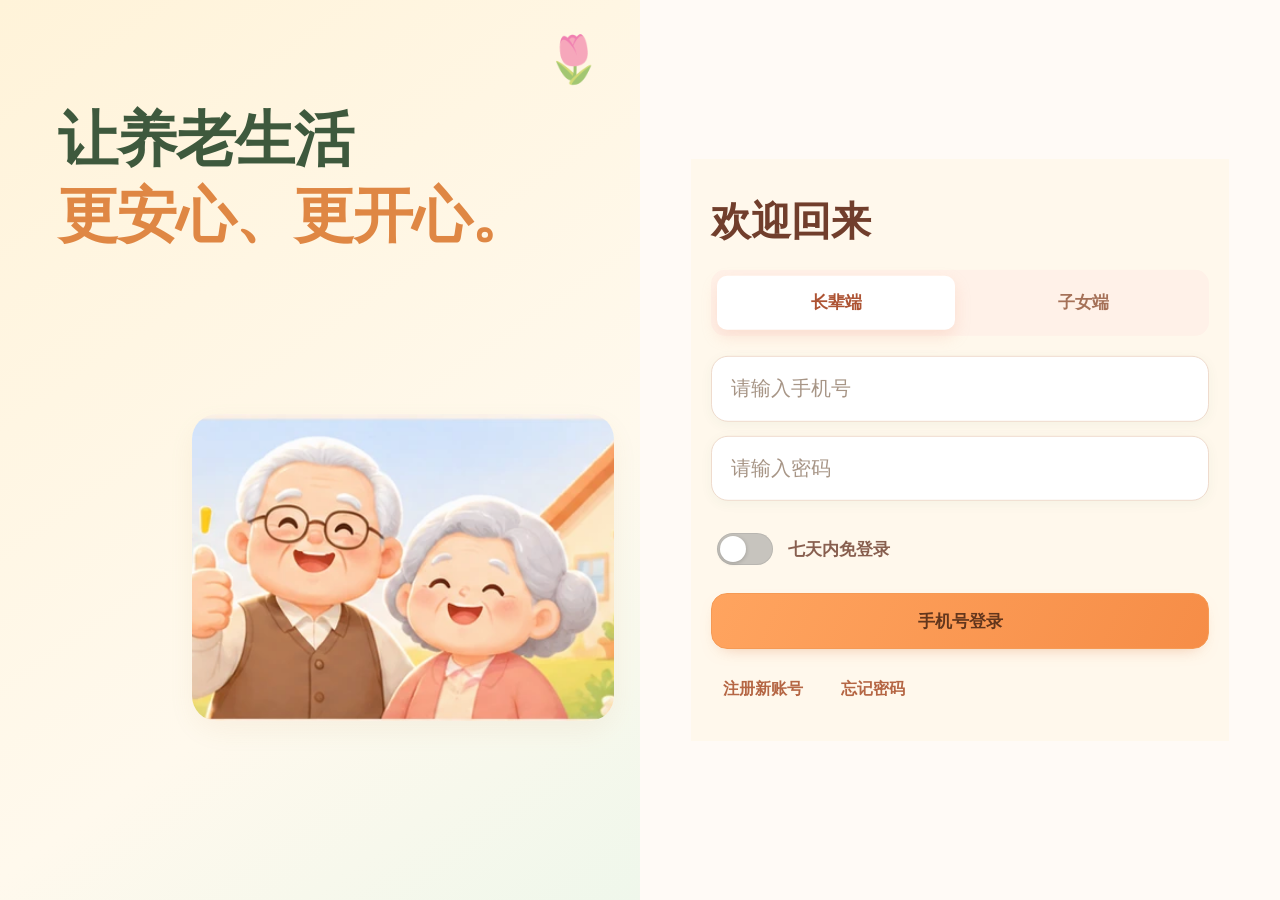
==== site/index.html @ 603b2fc8 "Fix stable media, live family messaging, news readers and responsive modules" ====
<!doctype html><html lang="zh-CN" data-font="normal"><head>
<meta charset="utf-8"><meta name="viewport" content="width=device-width,initial-scale=1,viewport-fit=cover"><meta name="color-scheme" content="light">
<meta name="theme-color" content="#fff7ef"><title>颐享智财 · 银发稳健理财管家</title>
<meta name="description" content="颐享智财，安心养老，智慧生活。提供智能问答、养老账本、理财识别、语音交互与家庭协同。">
<link rel="stylesheet" href="legacy.css?v=20261112-reliable"><link rel="stylesheet" href="theme.css?v=20261112-reliable"><link rel="stylesheet" href="premium.css?v=20261112-reliable"><link rel="stylesheet" href="cute.css?v=20261112-reliable"><link rel="stylesheet" href="refined.css?v=20261112-reliable"><link rel="stylesheet" href="sunny.css?v=20261112-reliable"><link rel="stylesheet" href="atelier.css?v=20261112-reliable"><link rel="stylesheet" href="wp-polish.css?v=20261112-reliable"><link rel="stylesheet" href="mini-parity.css?v=20261112-reliable"><link rel="stylesheet" href="patterns.css?v=20261112-reliable"><link rel="stylesheet" href="flow-layout.css?v=20261112-reliable"><link rel="stylesheet" href="reliability.css?v=20261112-reliable">
</head><body>
<div class="premium-ambient" aria-hidden="true"><div class="ambient-mesh"></div><div class="ambient-glow glow-a"></div><div class="ambient-glow glow-b"></div></div>
<div id="nav-scrim" class="nav-scrim"></div>
<div class="site-layout">
  <aside class="side-nav" id="side-nav">
    <div class="identity" id="logo-click" role="button" tabindex="0" aria-label="颐享智财返回首页"><div class="identity-logo"><svg width="30" height="30" viewBox="0 0 36 36" fill="none" aria-hidden="true"><path d="M18 3C9.7 3 3 9.7 3 18s6.7 15 15 15 15-6.7 15-15S26.3 3 18 3Z" stroke="currentColor" stroke-width="1.5"/><path d="M10 24c4-1 6-4 8-12 2 8 4 11 8 12M12 16c3 2 9 2 12 0" stroke="currentColor" stroke-width="2" stroke-linecap="round"/></svg></div><div><strong>颐享智财</strong></div></div>
    <div class="side-deco"><img class="cute-side-mascot" src="assets/cute/mascot.webp" alt="" aria-hidden="true"></div>
    <label class="nav-search"><span>⌕</span><input id="site-search" type="search" placeholder="搜索功能" aria-label="搜索功能"></label>
    <nav id="main-nav" class="nav-list" aria-label="全部功能导航"></nav>

  </aside>
  <div class="content-column">
    <header class="top-head" id="top-head">
      <div class="top-left"><button class="hamburger" id="nav-mobile-toggle" aria-label="打开导航"><span></span><span></span><span></span></button><div><div class="breadcrumbs">颐享智财 <span> / </span> <strong id="page-subtitle">欢迎回来</strong></div></div></div>
      <div class="top-actions"><button id="font-change" class="circle-tool" title="切换全局字体大小" aria-label="字体大小">A<span>+</span></button><button id="roleswitch" class="role-pill"><span>◉</span><span id="role-label">长辈安心端</span></button><button id="logout-top" class="circle-tool exit-tool" title="退出登录">⇥</button></div>
    </header>
    <div id="login-chrome" class="login-chrome"><div class="login-art"><div class="login-graphic"><img src="assets/cute/elderly.webp" alt="卡通爷爷奶奶微笑相伴"></div><h1>让养老生活<br><em>更安心、更开心。</em></h1></div></div>
    <main class="main-scroll" id="main-scroll"><div class="page-frame"><div id="yx-render" class="yx-page" aria-live="polite"></div></div></main>
    <nav class="mobile-nav" id="mobile-nav" aria-label="手机端快速导航"></nav>
  </div>
</div>
<div id="toast" role="status"></div>
<div id="loading-overlay" class="hidden" role="status"><div class="loader"></div><span>正在处理</span></div>
<div id="dialog-overlay" class="modal-cover hidden" role="dialog" aria-modal="true"><section class="dialog-box"><span class="dialog-glow">✦</span><h3 id="dialog-title">提示</h3><p id="dialog-desc"></p><div class="dialog-actions"><button id="dialog-cancel">取消</button><button id="dialog-okay">确定</button></div></section></div>
<div id="action-sheet" class="action-sheet hidden"></div><span id="error-indicator" hidden></span>
<script src="release.js?v=20261112-reliable"></script><script src="modules.js?v=20261112-reliable"></script><script src="templates.js?v=20261112-reliable"></script><script src="vendor/hls.light.min.js?v=20261112-reliable"></script><script src="media.js?v=20261112-reliable"></script><script src="maps.js?v=20261112-reliable"></script><script src="dom-patch.js?v=20261112-reliable"></script><script src="compat.js?v=20261112-reliable"></script><script src="premium.js?v=20261112-reliable"></script><script src="cute.js?v=20261112-reliable"></script><script src="refined.js?v=20261112-reliable"></script><script src="sunny.js?v=20261112-reliable"></script><script src="patterns.js?v=20261112-reliable"></script><script src="motion.js?v=20261112-reliable"></script><script src="flow-layout.js?v=20261112-reliable"></script><script src="family-sync.js?v=20261112-reliable"></script><script src="module-art.js?v=20261112-reliable"></script>
</body></html>
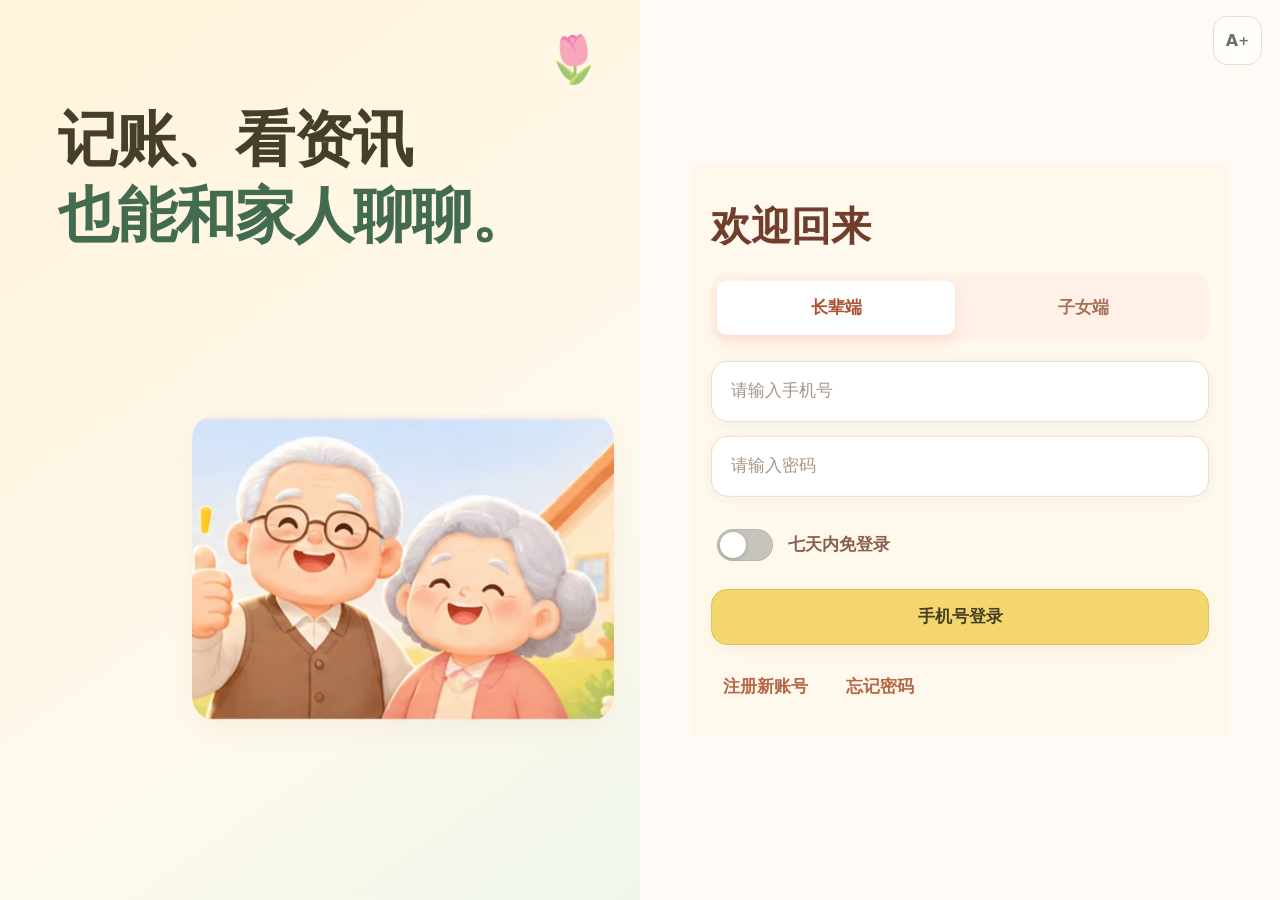
==== commit e2fff001: "Refine responsive layouts, original Xiaoxiang branding and natural copy" ====
--- a/site/index.html
+++ b/site/index.html
@@ -2,14 +2,14 @@
 <meta charset="utf-8"><meta name="viewport" content="width=device-width,initial-scale=1,viewport-fit=cover"><meta name="color-scheme" content="light">
 <meta name="theme-color" content="#fff7ef"><title>颐享智财 · 银发稳健理财管家</title>
 <meta name="description" content="颐享智财，安心养老，智慧生活。提供智能问答、养老账本、理财识别、语音交互与家庭协同。">
-<link rel="stylesheet" href="legacy.css?v=20261112-reliable"><link rel="stylesheet" href="theme.css?v=20261112-reliable"><link rel="stylesheet" href="premium.css?v=20261112-reliable"><link rel="stylesheet" href="cute.css?v=20261112-reliable"><link rel="stylesheet" href="refined.css?v=20261112-reliable"><link rel="stylesheet" href="sunny.css?v=20261112-reliable"><link rel="stylesheet" href="atelier.css?v=20261112-reliable"><link rel="stylesheet" href="wp-polish.css?v=20261112-reliable"><link rel="stylesheet" href="mini-parity.css?v=20261112-reliable"><link rel="stylesheet" href="patterns.css?v=20261112-reliable"><link rel="stylesheet" href="flow-layout.css?v=20261112-reliable"><link rel="stylesheet" href="reliability.css?v=20261112-reliable">
+<link rel="stylesheet" href="legacy.css?v=20261112-responsive-r2"><link rel="stylesheet" href="theme.css?v=20261112-responsive-r2"><link rel="stylesheet" href="premium.css?v=20261112-responsive-r2"><link rel="stylesheet" href="cute.css?v=20261112-responsive-r2"><link rel="stylesheet" href="refined.css?v=20261112-responsive-r2"><link rel="stylesheet" href="sunny.css?v=20261112-responsive-r2"><link rel="stylesheet" href="atelier.css?v=20261112-responsive-r2"><link rel="stylesheet" href="wp-polish.css?v=20261112-responsive-r2"><link rel="stylesheet" href="mini-parity.css?v=20261112-responsive-r2"><link rel="stylesheet" href="patterns.css?v=20261112-responsive-r2"><link rel="stylesheet" href="flow-layout.css?v=20261112-responsive-r2"><link rel="stylesheet" href="reliability.css?v=20261112-responsive-r2">
 </head><body>
 <div class="premium-ambient" aria-hidden="true"><div class="ambient-mesh"></div><div class="ambient-glow glow-a"></div><div class="ambient-glow glow-b"></div></div>
 <div id="nav-scrim" class="nav-scrim"></div>
 <div class="site-layout">
   <aside class="side-nav" id="side-nav">
     <div class="identity" id="logo-click" role="button" tabindex="0" aria-label="颐享智财返回首页"><div class="identity-logo"><svg width="30" height="30" viewBox="0 0 36 36" fill="none" aria-hidden="true"><path d="M18 3C9.7 3 3 9.7 3 18s6.7 15 15 15 15-6.7 15-15S26.3 3 18 3Z" stroke="currentColor" stroke-width="1.5"/><path d="M10 24c4-1 6-4 8-12 2 8 4 11 8 12M12 16c3 2 9 2 12 0" stroke="currentColor" stroke-width="2" stroke-linecap="round"/></svg></div><div><strong>颐享智财</strong></div></div>
-    <div class="side-deco"><img class="cute-side-mascot" src="assets/cute/mascot.webp" alt="" aria-hidden="true"></div>
+    <div class="side-deco"><img class="cute-side-mascot" src="assets/brand/xiaoxiang-original.png" alt="" aria-hidden="true"></div>
     <label class="nav-search"><span>⌕</span><input id="site-search" type="search" placeholder="搜索功能" aria-label="搜索功能"></label>
     <nav id="main-nav" class="nav-list" aria-label="全部功能导航"></nav>
 
@@ -19,7 +19,7 @@
       <div class="top-left"><button class="hamburger" id="nav-mobile-toggle" aria-label="打开导航"><span></span><span></span><span></span></button><div><div class="breadcrumbs">颐享智财 <span> / </span> <strong id="page-subtitle">欢迎回来</strong></div></div></div>
       <div class="top-actions"><button id="font-change" class="circle-tool" title="切换全局字体大小" aria-label="字体大小">A<span>+</span></button><button id="roleswitch" class="role-pill"><span>◉</span><span id="role-label">长辈安心端</span></button><button id="logout-top" class="circle-tool exit-tool" title="退出登录">⇥</button></div>
     </header>
-    <div id="login-chrome" class="login-chrome"><div class="login-art"><div class="login-graphic"><img src="assets/cute/elderly.webp" alt="卡通爷爷奶奶微笑相伴"></div><h1>让养老生活<br><em>更安心、更开心。</em></h1></div></div>
+    <div id="login-chrome" class="login-chrome"><div class="login-art"><div class="login-graphic"><img src="assets/cute/elderly.webp" alt="卡通爷爷奶奶微笑相伴"></div><h1>记账、看资讯<br><em>也能和家人聊聊。</em></h1></div></div>
     <main class="main-scroll" id="main-scroll"><div class="page-frame"><div id="yx-render" class="yx-page" aria-live="polite"></div></div></main>
     <nav class="mobile-nav" id="mobile-nav" aria-label="手机端快速导航"></nav>
   </div>
@@ -28,5 +28,5 @@
 <div id="loading-overlay" class="hidden" role="status"><div class="loader"></div><span>正在处理</span></div>
 <div id="dialog-overlay" class="modal-cover hidden" role="dialog" aria-modal="true"><section class="dialog-box"><span class="dialog-glow">✦</span><h3 id="dialog-title">提示</h3><p id="dialog-desc"></p><div class="dialog-actions"><button id="dialog-cancel">取消</button><button id="dialog-okay">确定</button></div></section></div>
 <div id="action-sheet" class="action-sheet hidden"></div><span id="error-indicator" hidden></span>
-<script src="release.js?v=20261112-reliable"></script><script src="modules.js?v=20261112-reliable"></script><script src="templates.js?v=20261112-reliable"></script><script src="vendor/hls.light.min.js?v=20261112-reliable"></script><script src="media.js?v=20261112-reliable"></script><script src="maps.js?v=20261112-reliable"></script><script src="dom-patch.js?v=20261112-reliable"></script><script src="compat.js?v=20261112-reliable"></script><script src="premium.js?v=20261112-reliable"></script><script src="cute.js?v=20261112-reliable"></script><script src="refined.js?v=20261112-reliable"></script><script src="sunny.js?v=20261112-reliable"></script><script src="patterns.js?v=20261112-reliable"></script><script src="motion.js?v=20261112-reliable"></script><script src="flow-layout.js?v=20261112-reliable"></script><script src="family-sync.js?v=20261112-reliable"></script><script src="module-art.js?v=20261112-reliable"></script>
+<script src="release.js?v=20261112-responsive-r2"></script><script src="modules.js?v=20261112-responsive-r2"></script><script src="templates.js?v=20261112-responsive-r2"></script><script src="vendor/hls.light.min.js?v=20261112-responsive-r2"></script><script src="media.js?v=20261112-responsive-r2"></script><script src="maps.js?v=20261112-responsive-r2"></script><script src="dom-patch.js?v=20261112-responsive-r2"></script><script src="compat.js?v=20261112-responsive-r2"></script><script src="premium.js?v=20261112-responsive-r2"></script><script src="cute.js?v=20261112-responsive-r2"></script><script src="refined.js?v=20261112-responsive-r2"></script><script src="sunny.js?v=20261112-responsive-r2"></script><script src="patterns.js?v=20261112-responsive-r2"></script><script src="motion.js?v=20261112-responsive-r2"></script><script src="flow-layout.js?v=20261112-responsive-r2"></script><script src="family-sync.js?v=20261112-responsive-r2"></script><script src="module-art.js?v=20261112-responsive-r2"></script>
 </body></html>
--- a/site/flow-layout.css
+++ b/site/flow-layout.css
@@ -41,7 +41,7 @@
 .flow-shortcut:nth-child(2){background:#edf3e4!important;border-color:#dfe7d1!important;color:#697c4f!important}.flow-shortcut:nth-child(3){background:#ffede1!important;border-color:#efdbcb!important;color:#a77753!important}
 .flow-shortcut svg{width:57px;height:57px;flex:none;pointer-events:none}.flow-shortcut::after{content:'↗';margin-left:auto;opacity:.5;font-size:23px}
 .assistant-starters{position:relative;display:grid;grid-template-columns:repeat(2,minmax(0,1fr));gap:12px;margin:25px 0 8px 60px;max-width:720px;padding-top:105px}
-.assistant-starters::before{content:'';position:absolute;right:12px;top:3px;width:120px;height:98px;background:url('assets/cute/mascot.webp') no-repeat center/contain;pointer-events:none;opacity:.85}
+.assistant-starters::before{content:'';position:absolute;right:12px;top:3px;width:120px;height:98px;background:url('assets/brand/xiaoxiang-original.png') no-repeat center/contain;pointer-events:none;opacity:.85}
 .assistant-starters button{border:1px solid #e5ddc8!important;border-radius:16px!important;background:#fffaf0!important;padding:17px!important;min-height:64px!important;color:#907046!important;font-size:17px!important;text-align:left;font-weight:600}
 .assistant-starters button:nth-child(even){background:#edf3e4!important;border-color:#dce5d0!important;color:#687a4d!important}
 @media(max-width:860px){#yx-render[data-route="pages/assistant/assistant"] .assistant-layer{height:calc(100dvh - 190px)!important;min-height:350px!important}.is-auth .page-frame:has(.register-page){padding-top:18px!important}.flow-shortcuts{gap:11px}.flow-shortcut{padding:15px!important;gap:11px;font-size:16px!important}.flow-shortcut svg{width:43px;height:43px}}
@@ -53,4 +53,4 @@
 #yx-render[data-route="pages/assistant/assistant"] .assistant-page .chat-scroll.yx-scroll{max-height:none!important;min-height:0!important;height:100%!important;margin:0!important}.assistant-starters{padding-top:24px!important;margin-top:20px!important}.assistant-starters::before{display:none}
 
 #yx-render[data-route="pages/assistant/assistant"] .msg-text{white-space:normal!important}#yx-render[data-route="pages/assistant/assistant"] .msg-text>span{font-size:inherit!important;line-height:inherit!important;white-space:pre-wrap!important}
-.lesson-video-toolbar .lesson-source-button,.lesson-video-toolbar .lesson-picker-open{flex:0 0 auto!important;width:auto!important;max-width:100%!important;background:#fff3df!important;color:#9b6633!important;border:1px solid #e7cfa7!important;box-shadow:none!important}.lesson-video-toolbar .lesson-current-title{order:0;flex:1 1 240px!important}.lesson-video-toolbar .lesson-source-button{order:1}.lesson-video-toolbar .lesson-picker-open{order:2}#yx-render[data-route="pages/assistant/assistant"] .chat-scroll::after{content:"";position:absolute;right:28px;bottom:26px;width:150px;height:150px;background:url("assets/cute/mascot.webp") no-repeat center/contain;opacity:.12;pointer-events:none}
+.lesson-video-toolbar .lesson-source-button,.lesson-video-toolbar .lesson-picker-open{flex:0 0 auto!important;width:auto!important;max-width:100%!important;background:#fff3df!important;color:#9b6633!important;border:1px solid #e7cfa7!important;box-shadow:none!important}.lesson-video-toolbar .lesson-current-title{order:0;flex:1 1 240px!important}.lesson-video-toolbar .lesson-source-button{order:1}.lesson-video-toolbar .lesson-picker-open{order:2}#yx-render[data-route="pages/assistant/assistant"] .chat-scroll::after{content:"";position:absolute;right:28px;bottom:26px;width:150px;height:150px;background:url("assets/brand/xiaoxiang-original.png") no-repeat center/contain;opacity:.12;pointer-events:none}
--- a/site/reliability.css
+++ b/site/reliability.css
@@ -20,3 +20,43 @@
 #yx-render[data-route="pages/nearby/nearby"] .yx-map-controls{left:14px!important;right:auto!important;top:14px!important}
 
 #yx-render[data-route="pages/profile/profile"] .top-card{width:100%!important;max-width:none!important;min-width:0!important;box-sizing:border-box!important;justify-self:stretch!important}#yx-render[data-route="pages/profile/profile"] .risk-row{grid-template-columns:130px minmax(0,1fr)!important}.risk-score .score{white-space:nowrap}@media(max-width:650px){#yx-render[data-route="pages/profile/profile"] .risk-row{grid-template-columns:112px minmax(0,1fr)!important}.risk-score .score{font-size:24px!important}}
+/* Responsive follow-up: flow layout, reserved art columns and original brand colours. */
+:root{--yx-text-scale:1;--ink:#443e2b;--ink-soft:#68634d;--sub:#7e785f;--cream:#fffaf0;--paper:#fffefa;--line:#e5dfcd;--orange:#f4d66f;--orange-dark:#d6b54e;--mint:#e5eddc;--mint-dark:#426b50;--wp-ink:#443e2b;--wp-sub:#746e58;--wp-orange:#e4bb4d;--wp-yellow:#f4d66f;--wp-green:#91ac82;--font-s:1.15}
+:root[data-font=large]{--yx-text-scale:1.15;--font-s:1.30}:root[data-font=xlarge]{--yx-text-scale:1.30;--font-s:1.46}
+html,body,.site-layout{background:#fffaf0!important;color:#443e2b!important}.content-column{background:linear-gradient(130deg,#fffaf0,#fffcf5)!important}.side-nav,.top-head{background:#fffdf7!important;border-color:#e9e2d2!important}.identity strong,.identity-logo,.role-pill,.breadcrumbs strong{color:#426b50!important}.side-deco{background:#fff3cf!important}.side-nav .nav-item.active{background:#edf1e3!important;color:#426b50!important;border-left-color:#9fb690!important}.side-nav .nav-item:hover{background:#f5f3e5!important;color:#426b50!important}.side-nav .nav-item .nav-icon{color:#769873!important}
+#yx-render :is(.btn-primary,.action-btn,.go-btn,.login-btn,.success-enter,.position-save,.save-btn,.send-btn-v2,.edit-confirm,.panel-btn-confirm){background:#f4d66f!important;border-color:#e6c660!important;color:#463e23!important;box-shadow:0 5px 15px #a9985b13!important}#yx-render :is(.btn-primary,.action-btn,.go-btn,.login-btn):hover{background:#edcd61!important;color:#443c23!important}.login-art h1{color:#463f2a!important}.login-art h1 em{color:#426b50!important}.mobile-nav button.active{background:#fff3cf!important;color:#426b50!important}.role-pill{background:#eef1e3!important}.top-actions :is(button,.circle-tool){border-color:#e7dfc9!important}
+#yx-render :is(button,input,textarea,select){font-size:calc(17px * var(--yx-text-scale))!important;line-height:1.5!important}#yx-render :is(.register-subtitle,.register-avatar-tip,.nick-hint,.dialog-sub){font-size:calc(16px * var(--yx-text-scale))!important;line-height:1.7!important}.top-head .circle-tool{flex-shrink:0}.identity-logo img{object-fit:contain!important;border-radius:12px}.side-deco .cute-side-mascot{position:relative!important;inset:auto!important;width:116px!important;height:116px!important;object-fit:contain!important;margin:0 auto!important;display:block!important}.side-deco{display:grid!important;place-items:center!important;padding:14px!important;min-height:140px!important}
+#yx-render .module-welcome{display:grid!important;grid-template-columns:minmax(0,1fr) clamp(84px,22%,150px)!important;gap:20px!important;min-height:150px!important;height:auto!important;padding:22px 26px!important;margin-bottom:20px!important;background:linear-gradient(105deg,#fff2cd,#fff9e9)!important;border-color:#e7dcb8!important;align-items:center!important;overflow:visible!important}
+#yx-render .module-welcome>div{width:100%!important;min-width:0!important;max-width:none!important}#yx-render .module-welcome span{display:none!important}#yx-render .module-welcome h2{font-size:calc(24px * var(--yx-text-scale))!important;line-height:1.55!important;overflow-wrap:anywhere!important;color:#4e482f!important;margin:0!important}#yx-render .module-welcome>img{position:static!important;inset:auto!important;display:block!important;width:100%!important;height:auto!important;max-height:148px!important;max-width:150px!important;object-fit:contain!important;aspect-ratio:1.08!important;justify-self:end!important;align-self:center!important;transform:none!important}
+#yx-render :is(.module-welcome-health,.module-welcome-family){background:linear-gradient(105deg,#eef2e2,#fff9e9)!important;border-color:#e0e4ce!important}
+#yx-render[data-route="pages/family-group-chat/family-group-chat"] .group-page,#yx-render[data-route="pages/family-messages/family-messages"] .msg-page{position:relative!important;width:100%!important;max-width:none!important;height:auto!important;min-height:0!important;overflow:visible!important;background:transparent!important;display:flex!important;flex-direction:column!important;gap:14px!important}
+#yx-render :is(.group-bg,.msg-bg){display:none!important}#yx-render[data-route="pages/family-group-chat/family-group-chat"]>.group-page>.back-btn{position:relative!important;inset:auto!important;transform:none!important;margin:0!important;flex:none!important;align-self:flex-start!important;width:46px!important;height:46px!important;min-height:46px!important;line-height:1!important;display:flex;align-items:center;justify-content:center}
+#yx-render[data-route="pages/family-group-chat/family-group-chat"] .module-welcome{margin-bottom:0!important;min-height:122px!important;padding:16px 24px!important;grid-template-columns:minmax(0,1fr) clamp(84px,18%,126px)!important}#yx-render[data-route="pages/family-group-chat/family-group-chat"] .module-welcome>img{max-height:112px!important}
+#yx-render[data-route="pages/family-group-chat/family-group-chat"] .group-layer{position:relative!important;inset:auto!important;display:flex!important;flex-direction:column!important;gap:14px!important;width:100%!important;max-width:none!important;height:auto!important;min-height:0!important;padding:20px!important;box-sizing:border-box!important;border:1px solid #e7e1d0!important;background:#fffefa!important}
+#yx-render[data-route="pages/family-group-chat/family-group-chat"] .group-head{display:none!important}#yx-render[data-route="pages/family-group-chat/family-group-chat"] .top-tool-row{display:flex!important;justify-content:flex-end!important;flex-wrap:wrap!important;gap:10px!important;margin:0!important;min-height:46px!important}#yx-render[data-route="pages/family-group-chat/family-group-chat"] .top-tool-btn{width:auto!important;min-width:108px!important;min-height:46px!important;height:auto!important;padding:10px 18px!important;margin:0!important;background:#f5efdb!important;color:#665a32!important;border:1px solid #e8ddbb!important;border-radius:15px!important}
+#yx-render[data-route="pages/family-group-chat/family-group-chat"] .group-list.yx-scroll{position:relative!important;inset:auto!important;display:block!important;width:100%!important;height:clamp(180px,calc(100dvh - 440px),540px)!important;min-height:180px!important;max-height:540px!important;overflow-y:auto!important;overflow-x:hidden!important;margin:0!important;padding:18px!important;scrollbar-gutter:stable;background:#f5f7ef!important;border:1px solid #e6eadb!important;border-radius:18px!important;overscroll-behavior:contain}
+#yx-render[data-route="pages/family-group-chat/family-group-chat"] :is(.chat-bubble,.empty-card,.history-content){font-size:calc(18px * var(--yx-text-scale))!important;line-height:1.75!important;overflow-wrap:anywhere!important;word-break:break-word!important}#yx-render[data-route="pages/family-group-chat/family-group-chat"] .chat-main{min-width:0!important;max-width:calc(100% - 58px)!important}#yx-render[data-route="pages/family-group-chat/family-group-chat"] .chat-bubble span{font-size:inherit!important}.group-list .chat-row{max-width:100%!important}.group-list .chat-image{max-width:100%!important;height:auto!important;max-height:280px!important;object-fit:contain!important}
+#yx-render[data-route="pages/family-group-chat/family-group-chat"] .group-input-bar{position:sticky!important;inset:auto!important;bottom:10px!important;left:auto!important;right:auto!important;display:flex!important;gap:10px!important;width:100%!important;height:auto!important;min-height:72px!important;max-width:none!important;margin:0!important;padding:12px!important;z-index:5!important;flex:none!important;box-sizing:border-box!important;border:1px solid #e5dfcd!important;background:#fffefa!important;border-radius:20px!important}
+#yx-render[data-route="pages/family-group-chat/family-group-chat"] .mode-switch-btn{width:46px!important;min-width:46px!important;height:46px!important;flex:0 0 46px!important;margin:0!important;display:flex!important;align-items:center;justify-content:center;background:#fff3cf!important;border-radius:14px!important}#yx-render[data-route="pages/family-group-chat/family-group-chat"] .mode-switch-icon{font-size:20px!important}
+#yx-render[data-route="pages/family-group-chat/family-group-chat"] .input-box-v2{width:auto!important;flex:1 1 0!important;height:auto!important;min-height:48px!important;min-width:0!important;background:#fff!important}#yx-render[data-route="pages/family-group-chat/family-group-chat"] .ask-input-v2{font-size:calc(17px * var(--yx-text-scale))!important;min-height:48px!important;height:auto!important;padding:10px 36px 10px 14px!important;width:100%!important;line-height:1.5!important}#yx-render[data-route="pages/family-group-chat/family-group-chat"] .send-btn-v2{width:46px!important;min-width:46px!important;height:46px!important;flex:0 0 46px!important;margin:0!important}#yx-render[data-route="pages/family-group-chat/family-group-chat"] .hold-speak-btn{width:auto!important;min-width:0!important;min-height:48px!important;height:auto!important;flex:1 1 0!important;margin:0!important;padding:10px!important;background:#fff2c9!important;color:#5a4b29!important}#yx-render .hold-speak-text{font-size:calc(18px * var(--yx-text-scale))!important;color:#66532a!important}
+body:has(#yx-render[data-route="pages/family-group-chat/family-group-chat"]) .voice-fab,body:has(#yx-render[data-route="pages/family-messages/family-messages"]) .voice-fab{display:none!important}
+#yx-render[data-route="pages/family-messages/family-messages"] .message-overlay{position:static!important;inset:auto!important;width:100%!important;height:auto!important;min-height:0!important;background:none!important;padding:0!important;display:block!important}
+#yx-render[data-route="pages/family-messages/family-messages"] .message-dialog{position:relative!important;inset:auto!important;transform:none!important;width:100%!important;max-width:none!important;height:auto!important;max-height:none!important;margin:0!important;padding:26px!important;display:grid!important;grid-template-columns:minmax(0,.95fr) minmax(0,1.05fr)!important;gap:16px 24px!important;border:1px solid #e7e0cd!important;background:#fffefa!important}
+#yx-render[data-route="pages/family-messages/family-messages"] .message-dialog>*{grid-column:1;min-width:0!important}#yx-render[data-route="pages/family-messages/family-messages"] .dialog-close{position:absolute!important;right:18px!important;top:18px!important;left:auto!important;min-height:42px!important;width:42px!important;height:42px!important;margin:0!important;z-index:3!important}#yx-render[data-route="pages/family-messages/family-messages"] .dialog-title{font-size:calc(26px * var(--yx-text-scale))!important;margin:0!important;line-height:1.5!important}#yx-render[data-route="pages/family-messages/family-messages"] .dialog-sub{margin:0!important;padding:0!important}.message-textarea{width:100%!important;min-height:140px!important;height:150px!important;max-height:260px!important;margin:0!important;resize:vertical!important}
+#yx-render[data-route="pages/family-messages/family-messages"] .compact-history.yx-scroll{grid-column:2!important;grid-row:1 / span 8!important;position:relative!important;inset:auto!important;width:100%!important;height:clamp(320px,calc(100dvh - 350px),580px)!important;max-height:580px!important;overflow-y:auto!important;overflow-x:hidden!important;margin:0!important;padding:22px 18px!important;background:#f5f7ef!important;border:1px solid #e5e9dc!important;border-radius:18px!important}.message-tools,.dialog-actions{flex-wrap:wrap!important;gap:12px!important}.message-tools button,.dialog-actions button{min-width:0!important;overflow-wrap:anywhere!important}.history-content,.history-voice{font-size:calc(17px * var(--yx-text-scale))!important;overflow-wrap:anywhere!important;line-height:1.7!important}
+@media(max-width:1000px){#yx-render[data-route="pages/family-messages/family-messages"] .message-dialog{grid-template-columns:minmax(0,1fr)!important}#yx-render[data-route="pages/family-messages/family-messages"] .compact-history.yx-scroll{grid-column:1!important;grid-row:auto!important;height:280px!important;max-height:50dvh!important}}
+@media(max-width:650px){#yx-render .module-welcome{grid-template-columns:minmax(0,1fr) clamp(76px,27%,112px)!important;padding:18px!important;gap:12px!important;min-height:130px!important;border-radius:22px!important}#yx-render .module-welcome h2{font-size:calc(20px * var(--yx-text-scale))!important}#yx-render .module-welcome>img{max-height:112px!important}#yx-render[data-route="pages/family-group-chat/family-group-chat"] .module-welcome{padding:16px!important;min-height:112px!important;grid-template-columns:minmax(0,1fr) 96px!important}#yx-render[data-route="pages/family-group-chat/family-group-chat"] .group-layer{padding:12px!important;gap:10px!important}#yx-render[data-route="pages/family-group-chat/family-group-chat"] .group-list.yx-scroll{padding:12px!important;height:clamp(180px,calc(100dvh - 410px),420px)!important}#yx-render[data-route="pages/family-group-chat/family-group-chat"] .group-input-bar{padding:9px!important;gap:7px!important;bottom:7px!important;min-height:66px!important}#yx-render[data-route="pages/family-group-chat/family-group-chat"] .mode-switch-btn,#yx-render[data-route="pages/family-group-chat/family-group-chat"] .send-btn-v2{width:39px!important;min-width:39px!important;flex-basis:39px!important;height:44px!important}#yx-render[data-route="pages/family-messages/family-messages"] .message-dialog{padding:20px!important;gap:14px!important}.message-dialog .dialog-title{padding-right:42px!important}}
+#yx-render[data-route="pages/nearby/nearby"] .category-scroll.yx-scroll{display:flex!important;flex-wrap:wrap!important;gap:10px!important;white-space:normal!important;width:100%!important;max-width:100%!important;overflow:visible!important;height:auto!important;min-width:0!important;padding:0!important}#yx-render[data-route="pages/nearby/nearby"] .category-chip{flex:0 1 auto!important;min-width:0!important;max-width:100%!important;margin:0!important;white-space:normal!important;overflow-wrap:anywhere!important;font-size:calc(17px * var(--yx-text-scale))!important;padding:10px 15px!important}
+.side-nav .nav-item{font-size:calc(16px * var(--yx-text-scale))!important}.mobile-nav button small{font-size:calc(11.5px * var(--yx-text-scale))!important;line-height:1.35!important}.top-left{min-width:0!important;flex:1!important}.top-left>div{min-width:0!important}.breadcrumbs strong{display:block;max-width:100%;overflow:hidden;text-overflow:ellipsis;white-space:nowrap}.top-actions{flex-shrink:0!important}#yx-render[data-route="pages/profile/profile"] .nick-input{font-size:calc(26px * var(--yx-text-scale))!important}#yx-render[data-route="pages/profile/profile"] .nick-hint{font-size:calc(16px * var(--yx-text-scale))!important}
+.is-auth .top-head.auth-head{position:fixed!important;top:16px!important;right:18px!important;left:auto!important;bottom:auto!important;display:flex!important;width:auto!important;height:auto!important;min-height:0!important;padding:0!important;background:transparent!important;border:0!important;backdrop-filter:none!important;z-index:40!important}.is-auth .top-head .top-left,.is-auth .top-head .role-pill,.is-auth .top-head .exit-tool{display:none!important}.is-auth .top-head .top-actions{display:flex!important;margin:0!important}.is-auth #font-change{display:flex!important;align-items:center!important;justify-content:center!important;background:#fffefa!important}
+#yx-render[data-route="pages/assistant/assistant"] :is(.assistant-tool-btn,.assistant-tools button){font-size:calc(17px * var(--yx-text-scale))!important;line-height:1.5!important;white-space:normal!important}#yx-render[data-route="pages/assistant/assistant"] .assistant-tools{flex-wrap:wrap!important}#yx-render[data-route="pages/assistant/assistant"] .msg-text{font-size:calc(18px * var(--yx-text-scale))!important;line-height:1.8!important}#yx-render[data-route="pages/assistant/assistant"] .msg-text span{font-size:inherit!important;line-height:inherit!important}
+.voice-fab{background:#f4d66f!important;color:#426b50!important;border-color:#fffefa!important;box-shadow:0 8px 24px #9c8a4820!important}#yx-render :is(.finance-mode-tabs button.active,.home-news-refresh,.lesson-picker-open){background:#fff1c7!important;border-color:#e7d9ac!important;color:#5b5739!important}#yx-render :is(.home-news-title,.lesson-title,.common-func-title,.analysis-title,.register-title,.group-title,.dialog-title){color:#443e2b!important}
+/* Keep the recording shortcut in the page flow instead of covering table actions. */
+#yx-render .voice-fab-wrap{position:relative!important;inset:auto!important;top:auto!important;right:auto!important;bottom:auto!important;left:auto!important;transform:none!important;display:flex!important;width:fit-content!important;max-width:100%!important;margin:18px 0 0 auto!important;z-index:4!important;align-items:center!important;justify-content:flex-end!important}#yx-render .voice-fab{position:relative!important;inset:auto!important;transform:none!important;flex:none!important}
+/* The ledger form scrolls between a fixed-size header and footer, never over them. */
+#yx-render[data-route="pages/money/money"] .panel-mask>.add-panel{position:fixed!important;top:50%!important;left:50%!important;right:auto!important;bottom:auto!important;transform:translate(-50%,-50%)!important;display:flex!important;flex-direction:column!important;width:min(650px,calc(100vw - 32px))!important;height:min(720px,calc(100dvh - 176px))!important;max-height:calc(100dvh - 176px)!important;max-width:calc(100vw - 32px)!important;padding:22px!important;overflow:hidden!important;background:#fffefa!important}
+#yx-render[data-route="pages/money/money"] .add-panel .panel-header{position:relative!important;inset:auto!important;flex:0 0 auto!important;min-height:52px!important;margin:0!important;padding:0 46px 14px 0!important}.add-panel .panel-title{font-size:calc(22px * var(--yx-text-scale))!important;line-height:1.5!important}
+#yx-render[data-route="pages/money/money"] .add-panel .panel-body.yx-scroll{position:relative!important;inset:auto!important;flex:1 1 auto!important;width:100%!important;min-height:0!important;height:auto!important;max-height:none!important;margin:0!important;padding:12px 0!important;overflow-y:auto!important;overflow-x:hidden!important;overscroll-behavior:contain;scrollbar-gutter:stable}
+#yx-render[data-route="pages/money/money"] .add-panel .panel-footer{position:relative!important;inset:auto!important;flex:0 0 auto!important;display:flex!important;gap:12px!important;width:100%!important;height:auto!important;min-height:64px!important;margin:0!important;padding:12px 0 0!important;background:#fffefa!important;border-top:1px solid #e8dfc4!important;z-index:2!important}#yx-render[data-route="pages/money/money"] .panel-footer button{flex:1 1 0!important;width:auto!important;min-width:0!important;height:auto!important;min-height:50px!important;margin:0!important;padding:10px 14px!important}
+#yx-render[data-route="pages/money/money"] .category-grid{display:grid!important;grid-template-columns:repeat(3,minmax(0,1fr))!important;gap:9px!important}#yx-render[data-route="pages/money/money"] .category-name{font-size:calc(16px * var(--yx-text-scale))!important;line-height:1.5!important;white-space:normal!important}#yx-render[data-route="pages/money/money"] .category-item{min-width:0!important;height:auto!important;min-height:78px!important;padding:10px 6px!important}#yx-render[data-route="pages/money/money"] .amount-input-row{display:flex!important;align-items:center!important;gap:10px!important;height:auto!important;min-height:56px!important;width:100%!important}#yx-render[data-route="pages/money/money"] .amount-input{flex:1 1 0!important;min-width:0!important;width:100%!important;height:auto!important;margin:0!important;padding:10px!important}#yx-render[data-route="pages/money/money"] .form-label{font-size:calc(17px * var(--yx-text-scale))!important;line-height:1.6!important}
+:root body #yx-render[data-route] :is(.btn-primary,.primary,.primary-btn,.submit-btn,.next-btn,.nav-next,.next,.generate-btn,.save-button,.save-btn,.bind-btn,.edit-confirm,.panel-btn-confirm){background:#f4d66f!important;border-color:#e2c35f!important;color:#463e23!important;box-shadow:0 5px 16px #a9985f12!important}:root body #yx-render[data-route] .btn-soft{background:#fff4d5!important;border-color:#e6d8aa!important;color:#566442!important}:root body.is-auth .login-art h1{color:#443e2b!important}:root body.is-auth .login-art h1 em{color:#426b50!important}
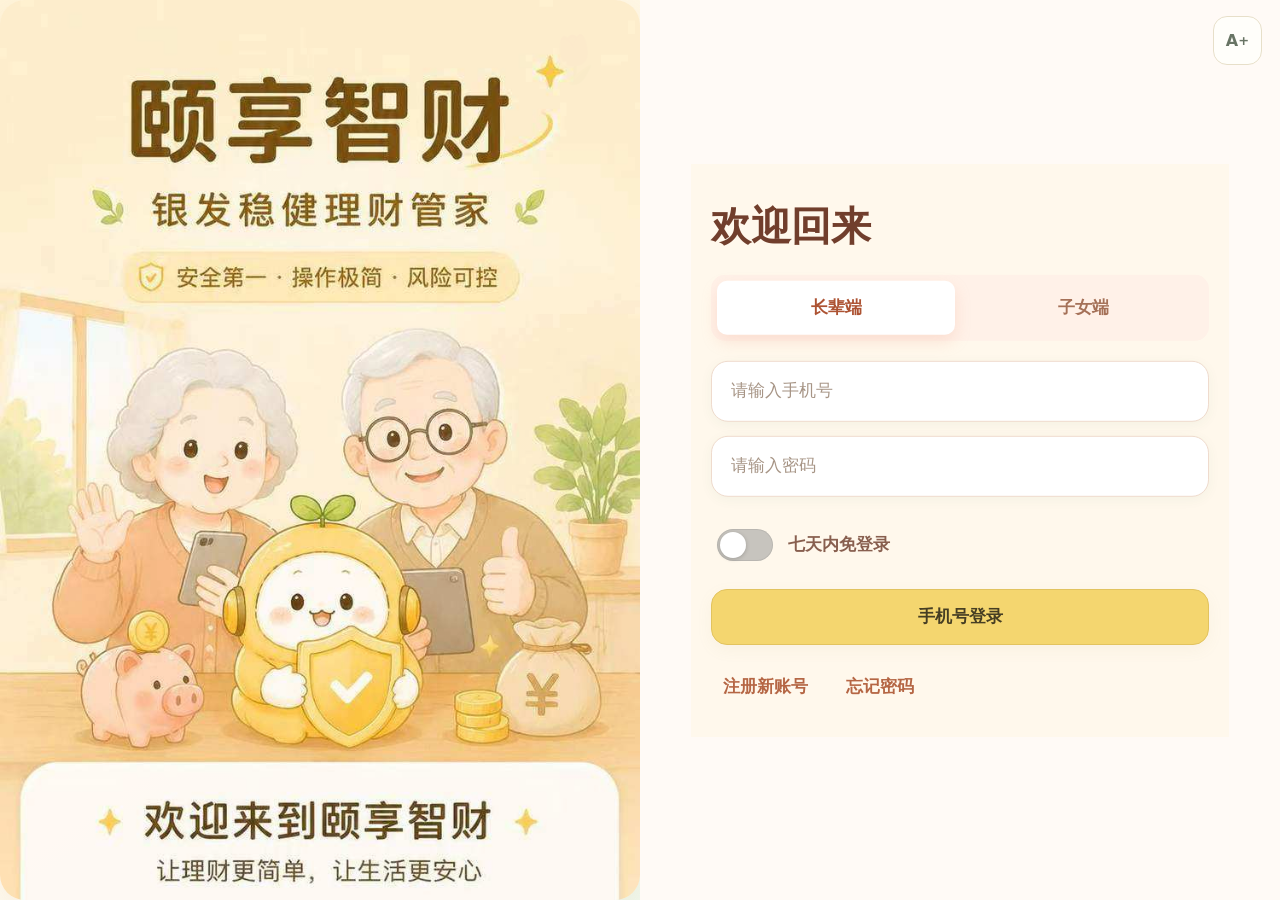
==== commit 52fa5727: "Complete official NAV, original PPT artwork and background synchronization" ====
--- a/site/index.html
+++ b/site/index.html
@@ -1,8 +1,9 @@
 <!doctype html><html lang="zh-CN" data-font="normal"><head>
 <meta charset="utf-8"><meta name="viewport" content="width=device-width,initial-scale=1,viewport-fit=cover"><meta name="color-scheme" content="light">
 <meta name="theme-color" content="#fff7ef"><title>颐享智财 · 银发稳健理财管家</title>
-<meta name="description" content="颐享智财，安心养老，智慧生活。提供智能问答、养老账本、理财识别、语音交互与家庭协同。">
-<link rel="stylesheet" href="legacy.css?v=20261112-responsive-r2"><link rel="stylesheet" href="theme.css?v=20261112-responsive-r2"><link rel="stylesheet" href="premium.css?v=20261112-responsive-r2"><link rel="stylesheet" href="cute.css?v=20261112-responsive-r2"><link rel="stylesheet" href="refined.css?v=20261112-responsive-r2"><link rel="stylesheet" href="sunny.css?v=20261112-responsive-r2"><link rel="stylesheet" href="atelier.css?v=20261112-responsive-r2"><link rel="stylesheet" href="wp-polish.css?v=20261112-responsive-r2"><link rel="stylesheet" href="mini-parity.css?v=20261112-responsive-r2"><link rel="stylesheet" href="patterns.css?v=20261112-responsive-r2"><link rel="stylesheet" href="flow-layout.css?v=20261112-responsive-r2"><link rel="stylesheet" href="reliability.css?v=20261112-responsive-r2">
+<meta name="description" content="颐享智财，查看账本、持仓、银行净值与官方资讯，也可以和家人留言。">
+<link rel="stylesheet" href="legacy.css?v=20261118-complete-r1"><link rel="stylesheet" href="theme.css?v=20261118-complete-r1"><link rel="stylesheet" href="premium.css?v=20261118-complete-r1"><link rel="stylesheet" href="cute.css?v=20261118-complete-r1"><link rel="stylesheet" href="refined.css?v=20261118-complete-r1"><link rel="stylesheet" href="sunny.css?v=20261118-complete-r1"><link rel="stylesheet" href="atelier.css?v=20261118-complete-r1"><link rel="stylesheet" href="wp-polish.css?v=20261118-complete-r1"><link rel="stylesheet" href="mini-parity.css?v=20261118-complete-r1"><link rel="stylesheet" href="patterns.css?v=20261118-complete-r1"><link rel="stylesheet" href="flow-layout.css?v=20261118-complete-r1"><link rel="stylesheet" href="reliability.css?v=20261118-complete-r1">
+<link rel="stylesheet" href="brand-ppt.css?v=20261118-complete-r1">
 </head><body>
 <div class="premium-ambient" aria-hidden="true"><div class="ambient-mesh"></div><div class="ambient-glow glow-a"></div><div class="ambient-glow glow-b"></div></div>
 <div id="nav-scrim" class="nav-scrim"></div>
@@ -19,7 +20,7 @@
       <div class="top-left"><button class="hamburger" id="nav-mobile-toggle" aria-label="打开导航"><span></span><span></span><span></span></button><div><div class="breadcrumbs">颐享智财 <span> / </span> <strong id="page-subtitle">欢迎回来</strong></div></div></div>
       <div class="top-actions"><button id="font-change" class="circle-tool" title="切换全局字体大小" aria-label="字体大小">A<span>+</span></button><button id="roleswitch" class="role-pill"><span>◉</span><span id="role-label">长辈安心端</span></button><button id="logout-top" class="circle-tool exit-tool" title="退出登录">⇥</button></div>
     </header>
-    <div id="login-chrome" class="login-chrome"><div class="login-art"><div class="login-graphic"><img src="assets/cute/elderly.webp" alt="卡通爷爷奶奶微笑相伴"></div><h1>记账、看资讯<br><em>也能和家人聊聊。</em></h1></div></div>
+    <div id="login-chrome" class="login-chrome"><div class="login-art"><div class="login-graphic"><img src="assets/ui/login_bg.jpg" alt="原版小享和爷爷奶奶插画"></div><h1>记账、看资讯<br><em>也能和家人聊聊。</em></h1></div></div>
     <main class="main-scroll" id="main-scroll"><div class="page-frame"><div id="yx-render" class="yx-page" aria-live="polite"></div></div></main>
     <nav class="mobile-nav" id="mobile-nav" aria-label="手机端快速导航"></nav>
   </div>
@@ -28,5 +29,5 @@
 <div id="loading-overlay" class="hidden" role="status"><div class="loader"></div><span>正在处理</span></div>
 <div id="dialog-overlay" class="modal-cover hidden" role="dialog" aria-modal="true"><section class="dialog-box"><span class="dialog-glow">✦</span><h3 id="dialog-title">提示</h3><p id="dialog-desc"></p><div class="dialog-actions"><button id="dialog-cancel">取消</button><button id="dialog-okay">确定</button></div></section></div>
 <div id="action-sheet" class="action-sheet hidden"></div><span id="error-indicator" hidden></span>
-<script src="release.js?v=20261112-responsive-r2"></script><script src="modules.js?v=20261112-responsive-r2"></script><script src="templates.js?v=20261112-responsive-r2"></script><script src="vendor/hls.light.min.js?v=20261112-responsive-r2"></script><script src="media.js?v=20261112-responsive-r2"></script><script src="maps.js?v=20261112-responsive-r2"></script><script src="dom-patch.js?v=20261112-responsive-r2"></script><script src="compat.js?v=20261112-responsive-r2"></script><script src="premium.js?v=20261112-responsive-r2"></script><script src="cute.js?v=20261112-responsive-r2"></script><script src="refined.js?v=20261112-responsive-r2"></script><script src="sunny.js?v=20261112-responsive-r2"></script><script src="patterns.js?v=20261112-responsive-r2"></script><script src="motion.js?v=20261112-responsive-r2"></script><script src="flow-layout.js?v=20261112-responsive-r2"></script><script src="family-sync.js?v=20261112-responsive-r2"></script><script src="module-art.js?v=20261112-responsive-r2"></script>
+<script src="release.js?v=20261118-complete-r1"></script><script src="modules.js?v=20261118-complete-r1"></script><script src="templates.js?v=20261118-complete-r1"></script><script src="vendor/hls.light.min.js?v=20261118-complete-r1"></script><script src="media.js?v=20261118-complete-r1"></script><script src="maps.js?v=20261118-complete-r1"></script><script src="dom-patch.js?v=20261118-complete-r1"></script><script src="compat.js?v=20261118-complete-r1"></script><script src="premium.js?v=20261118-complete-r1"></script><script src="cute.js?v=20261118-complete-r1"></script><script src="refined.js?v=20261118-complete-r1"></script><script src="sunny.js?v=20261118-complete-r1"></script><script src="patterns.js?v=20261118-complete-r1"></script><script src="motion.js?v=20261118-complete-r1"></script><script src="flow-layout.js?v=20261118-complete-r1"></script><script src="family-sync.js?v=20261118-complete-r1"></script><script src="module-art.js?v=20261118-complete-r1"></script>
 </body></html>
--- a/site/premium.css
+++ b/site/premium.css
@@ -135,7 +135,7 @@
 .is-auth #yx-render{width:100%;max-width:570px!important;flex:0 0 auto!important}
 .is-auth .login-panel,.is-auth .register-panel{padding:28px 24px 32px!important;max-width:560px!important}
 .is-auth .login-panel::before,.is-auth .register-panel::before{content:'欢迎回来';font-size:clamp(33px,3.2vw,44px)!important;font-weight:860!important;color:#183d34!important;letter-spacing:-1.5px;margin-bottom:5px!important}
-.is-auth .register-panel::before{content:'创建一个安心的账户'}
+.is-auth .register-panel::before{content:'注册账号'}
 .is-auth .login-panel:after{content:'欢迎登录颐享智财，开启温暖从容的每一天。';display:block;position:absolute;top:89px;left:24px;color:#849e91;font-size:12px}
 .is-auth .role-switch{margin:52px 0 21px!important;background:#eaf2eb!important;border:1px solid #e1e9df!important;padding:5px!important;border-radius:14px!important}
 .is-auth .role-btn{border-radius:10px!important;min-height:48px!important;font-weight:760!important;color:#79968a!important}.is-auth .role-btn.active{color:#1e614e!important;background:#fff!important;box-shadow:0 7px 18px #2d71511b!important}
--- a/site/cute.css
+++ b/site/cute.css
@@ -74,8 +74,8 @@
 .yx-page :is(.btn-primary,.primary-btn,.submit-btn,.confirm-btn,.footer-btn.next-btn,.go-btn,.login-btn){background:linear-gradient(125deg,#ffa45a,#f57e3e)!important;border-color:#f88846!important;color:#fff!important;box-shadow:0 9px 17px #f9a27048!important;border-radius:13px!important;font-weight:820!important}
 .yx-page :is(.btn-primary,.primary-btn,.submit-btn,.confirm-btn,.footer-btn.next-btn,.go-btn,.login-btn):hover{box-shadow:0 12px 23px #f9a2706c!important}
 /* 首页卡通横幅：真正的插画，原动态问候继续显示 */
-.yx-page .greet-hello{position:relative!important;margin:0 0 20px!important;min-height:270px!important;padding:57px 39px 91px!important;border:1px solid #ffdfbf!important;border-radius:25px!important;background-image:linear-gradient(90deg,#fff0d9 0%,#fff0d9 28%,rgba(255,239,217,.96) 43%,rgba(255,239,217,.36) 67%,rgba(255,239,217,.04) 100%),url('assets/cute/elderly.webp')!important;background-color:#fff0d9!important;background-repeat:no-repeat!important;background-size:cover,auto 100%!important;background-position:center,right center!important;color:#8c3b20!important;box-shadow:0 12px 30px #efa87924!important;font-size:clamp(35px,4vw,54px)!important;font-weight:900!important;letter-spacing:0!important;overflow:hidden}
-.yx-page .greet-hello::before{content:'🌷 小享陪着您，安心每一天'!important;display:block!important;position:relative!important;font-size:17px!important;font-weight:800!important;letter-spacing:0!important;color:#b85f36!important;margin-bottom:14px!important}
+.yx-page .greet-hello{position:relative!important;margin:0 0 20px!important;min-height:270px!important;padding:57px 39px 91px!important;border:1px solid #ffdfbf!important;border-radius:25px!important;background-image:linear-gradient(90deg,#fff0d9 0%,#fff0d9 28%,rgba(255,239,217,.96) 43%,rgba(255,239,217,.36) 67%,rgba(255,239,217,.04) 100%),url('assets/ui/login_bg.jpg')!important;background-color:#fff0d9!important;background-repeat:no-repeat!important;background-size:cover,auto 100%!important;background-position:center,right center!important;color:#8c3b20!important;box-shadow:0 12px 30px #efa87924!important;font-size:clamp(35px,4vw,54px)!important;font-weight:900!important;letter-spacing:0!important;overflow:hidden}
+.yx-page .greet-hello::before{content:'🌷 您好'!important;display:block!important;position:relative!important;font-size:17px!important;font-weight:800!important;letter-spacing:0!important;color:#b85f36!important;margin-bottom:14px!important}
 .yx-page .greet-hello::after{content:none!important}
 .cute-hero-actions{position:absolute;left:39px;bottom:33px;display:flex;gap:11px;z-index:3}
 .cute-hero-actions button{border:0;background:linear-gradient(115deg,#fb8b3b,#f9713f);color:white;border-radius:999px;min-height:45px;font-size:17px;font-weight:850;box-shadow:0 7px 18px #f3904c50;padding:9px 22px;cursor:pointer;transition:transform .3s,box-shadow .3s}
@@ -207,7 +207,7 @@
  .breadcrumbs strong{font-size:17px!important}
  .role-pill{min-height:43px!important;padding:7px 9px!important}.role-pill #role-label{display:none!important}
  .circle-tool{min-width:42px!important;width:42px!important;height:42px!important}
- .yx-page .greet-hello{min-height:225px!important;padding:26px 17px 82px!important;margin-bottom:15px!important;font-size:clamp(27px,7.7vw,36px)!important;background-size:cover,auto 76%!important;background-position:center,right top!important;background-image:linear-gradient(90deg,#fff0d9 0%,rgba(255,240,217,.98) 25%,rgba(255,239,217,.76) 45%,rgba(255,240,217,.13) 100%),url('assets/cute/elderly.webp')!important}
+ .yx-page .greet-hello{min-height:225px!important;padding:26px 17px 82px!important;margin-bottom:15px!important;font-size:clamp(27px,7.7vw,36px)!important;background-size:cover,auto 76%!important;background-position:center,right top!important;background-image:linear-gradient(90deg,#fff0d9 0%,rgba(255,240,217,.98) 25%,rgba(255,239,217,.76) 45%,rgba(255,240,217,.13) 100%),url('assets/ui/login_bg.jpg')!important}
  .yx-page .greet-hello::before{font-size:14px!important;margin-bottom:13px!important;max-width:230px!important}
  .cute-hero-actions{left:17px;bottom:19px;gap:7px}
  .cute-hero-actions button{font-size:15px;min-height:44px;padding:8px 15px}
@@ -252,7 +252,7 @@
 .is-auth .yx-page .yx-switch{background:#f4ddcd!important}
 .is-auth .yx-page .role-switch{background:#fff1e8!important}
 .is-auth .yx-page .role-btn.active{color:#ad5333!important}
-.yx-page .greet-hello{background-image:linear-gradient(90deg,#fff0d9 0%,#fff0d9 44%,rgba(255,240,217,.96) 53%,rgba(255,240,217,.48) 68%,rgba(255,240,217,.04) 85%),url('assets/cute/elderly.webp')!important}
+.yx-page .greet-hello{background-image:linear-gradient(90deg,#fff0d9 0%,#fff0d9 44%,rgba(255,240,217,.96) 53%,rgba(255,240,217,.48) 68%,rgba(255,240,217,.04) 85%),url('assets/ui/login_bg.jpg')!important}
 .yx-page .assistant-page :is(.msg-text,.msg-content,.msg-time,.bubble-text){color:#623e30!important;font-size:17px!important;line-height:1.65!important}
 .yx-page .assistant-page .msg-row.self :is(.msg-text,.msg-content,.bubble-text){color:white!important}
 .yx-page .assistant-page :is(.assistant-back,.back-btn,.assistant-tool-btn,.mode-switch-btn,.image-pick-btn,.send-btn-v2,.auto-speak-toggle){background:#fff1e4!important;border-color:#f5d3b9!important;color:#aa6245!important}
@@ -267,7 +267,7 @@
 .yx-page :is(.finance-tabs,.finance-mode-tabs,.finance-filter-item,.recognize-form-label,.record-category,.child-tab,.child-nav-item){font-size:16px!important}
 .yx-page .lesson-video-toolbar,.yx-page .lesson-video-toolbar *{background:#8b5140!important;color:#fff4e9!important;font-size:14px!important}
 @media(max-width:610px){
- .yx-page .greet-hello{background-image:linear-gradient(90deg,#fff0d9 0%,rgba(255,240,217,.98) 23%,rgba(255,240,217,.52) 56%,rgba(255,240,217,.0) 100%),url('assets/cute/elderly.webp')!important}
+ .yx-page .greet-hello{background-image:linear-gradient(90deg,#fff0d9 0%,rgba(255,240,217,.98) 23%,rgba(255,240,217,.52) 56%,rgba(255,240,217,.0) 100%),url('assets/ui/login_bg.jpg')!important}
  .yx-page .assistant-page :is(.msg-text,.msg-content,.bubble-text){font-size:16px!important}
  .yx-page :is(.news-time,.news-source,.news-summary,.home-news-time){font-size:14px!important}
 }
--- a/site/refined.css
+++ b/site/refined.css
@@ -49,8 +49,8 @@
 /* 首页单独排版：内容形式各不相同，不再是四块同款细边框 */
 body.is-home .page-frame{padding-top:26px!important}
 .yx-page .bg-page:has(.home-scroll-inner){padding:0!important;background:transparent!important;border:none!important;box-shadow:none!important}
-.yx-page .greet-hello{min-height:255px!important;padding:50px 45px 93px!important;border-radius:26px!important;margin:0 0 23px!important;border:0!important;box-shadow:0 10px 34px #c98a6020!important;background-image:linear-gradient(90deg,#fff0df 0%,#fff0df 30%,rgba(255,240,223,.95) 42%,rgba(255,240,223,.18) 66%),url('assets/cute/elderly.webp')!important;background-size:100% 100%,auto 112%!important;background-position:center,right 20px center!important;background-repeat:no-repeat!important;color:#783f2c!important;font-size:clamp(34px,3.5vw,48px)!important;line-height:1.22!important;font-weight:800!important;letter-spacing:0!important}
-.yx-page .greet-hello::before{content:'小享陪您，安心每一天'!important;font-size:18px!important;color:#ba704f!important;margin-bottom:17px!important;font-weight:650!important}
+.yx-page .greet-hello{min-height:255px!important;padding:50px 45px 93px!important;border-radius:26px!important;margin:0 0 23px!important;border:0!important;box-shadow:0 10px 34px #c98a6020!important;background-image:linear-gradient(90deg,#fff0df 0%,#fff0df 30%,rgba(255,240,223,.95) 42%,rgba(255,240,223,.18) 66%),url('assets/ui/login_bg.jpg')!important;background-size:100% 100%,auto 112%!important;background-position:center,right 20px center!important;background-repeat:no-repeat!important;color:#783f2c!important;font-size:clamp(34px,3.5vw,48px)!important;line-height:1.22!important;font-weight:800!important;letter-spacing:0!important}
+.yx-page .greet-hello::before{content:'您好'!important;font-size:18px!important;color:#ba704f!important;margin-bottom:17px!important;font-weight:650!important}
 .cute-hero-actions{left:45px!important;bottom:34px!important;gap:12px!important}
 .cute-hero-actions button{font-size:18px!important;min-height:50px!important;padding:9px 24px!important;box-shadow:0 8px 18px #ef915323!important}
 .cute-hero-actions button:last-child{background:#fffaf5!important;border:1px solid #f1d5be!important;box-shadow:none!important;color:#b55f35!important}
@@ -237,7 +237,7 @@
  .page-frame{padding:13px 12px 27px!important}
  .breadcrumbs strong{font-size:19px!important}
  .circle-tool{min-width:45px!important;height:45px!important}
- .yx-page .greet-hello{min-height:243px!important;padding:30px 18px 82px!important;font-size:34px!important;background-size:100% 100%,auto 78%!important;background-position:center,right -65px top!important;background-image:linear-gradient(90deg,#fff0df 0%,rgba(255,240,223,.97) 43%,rgba(255,240,223,.5) 73%,rgba(255,240,223,.03) 100%),url('assets/cute/elderly.webp')!important}
+ .yx-page .greet-hello{min-height:243px!important;padding:30px 18px 82px!important;font-size:34px!important;background-size:100% 100%,auto 78%!important;background-position:center,right -65px top!important;background-image:linear-gradient(90deg,#fff0df 0%,rgba(255,240,223,.97) 43%,rgba(255,240,223,.5) 73%,rgba(255,240,223,.03) 100%),url('assets/ui/login_bg.jpg')!important}
  .yx-page .greet-hello::before{font-size:16px!important;max-width:220px!important}
  .cute-hero-actions{left:18px!important;bottom:21px!important;gap:8px!important}
  .cute-hero-actions button{font-size:16px!important;min-height:46px!important;padding:8px 14px!important}
--- a/site/sunny.css
+++ b/site/sunny.css
@@ -53,7 +53,7 @@
 .yx-page .back-btn,.yx-page .round-back-btn{background:#f1f4eb!important;border:0!important;color:#65846d!important}
 /* 主页：自然色彩只用于“认知层次”，不做一堆同色描边 */
 body.is-home .page-frame{padding-top:22px!important}
-.yx-page .greet-hello{min-height:276px!important;padding:51px 43px 89px!important;margin:0 0 23px!important;border:0!important;border-radius:28px!important;box-shadow:0 12px 31px rgba(181,137,84,.11)!important;color:#374e3d!important;font-size:clamp(39px,3.8vw,58px)!important;line-height:1.24!important;font-weight:850!important;background-color:#fff2d7!important;background-image:linear-gradient(90deg,#fff4da 0%,#fff4da 34%,rgba(255,244,218,.9) 43%,rgba(255,244,218,.32) 63%,rgba(255,244,218,0) 82%),url('assets/cute/elderly.webp')!important;background-position:center,right 14px center!important;background-size:cover,auto 115%!important;overflow:hidden!important}
+.yx-page .greet-hello{min-height:276px!important;padding:51px 43px 89px!important;margin:0 0 23px!important;border:0!important;border-radius:28px!important;box-shadow:0 12px 31px rgba(181,137,84,.11)!important;color:#374e3d!important;font-size:clamp(39px,3.8vw,58px)!important;line-height:1.24!important;font-weight:850!important;background-color:#fff2d7!important;background-image:linear-gradient(90deg,#fff4da 0%,#fff4da 34%,rgba(255,244,218,.9) 43%,rgba(255,244,218,.32) 63%,rgba(255,244,218,0) 82%),url('assets/ui/login_bg.jpg')!important;background-position:center,right 14px center!important;background-size:cover,auto 115%!important;overflow:hidden!important}
 .yx-page .greet-hello::before{content:'早上好，欢迎回家'!important;font-size:18px!important;color:#aa7a42!important;margin-bottom:17px!important;font-weight:760!important;letter-spacing:1px!important}
 .cute-hero-actions{left:43px!important;bottom:31px!important;gap:11px!important}
 .cute-hero-actions button{min-height:51px!important;border:0!important;border-radius:14px!important;padding:10px 22px!important;font-size:18px!important;font-weight:800!important;background:linear-gradient(125deg,#f5aa56,#ed7b40)!important;color:#fff!important;box-shadow:0 7px 17px #e3904833!important}
@@ -147,7 +147,7 @@
 @media(max-width:540px){
  .page-frame{padding:13px 13px 32px!important}
  .status-dot{display:none!important}
- .yx-page .greet-hello{min-height:232px!important;font-size:32px!important;padding:30px 17px 82px!important;background-image:linear-gradient(90deg,#fff4da 0%,rgba(255,244,218,.98) 36%,rgba(255,244,218,.78) 58%,rgba(255,244,218,.08) 100%),url('assets/cute/elderly.webp')!important;background-size:cover,auto 78%!important;background-position:center,right -75px top!important}
+ .yx-page .greet-hello{min-height:232px!important;font-size:32px!important;padding:30px 17px 82px!important;background-image:linear-gradient(90deg,#fff4da 0%,rgba(255,244,218,.98) 36%,rgba(255,244,218,.78) 58%,rgba(255,244,218,.08) 100%),url('assets/ui/login_bg.jpg')!important;background-size:cover,auto 78%!important;background-position:center,right -75px top!important}
  .yx-page .greet-hello::before{font-size:16px!important;max-width:190px!important}
  .cute-hero-actions{left:17px!important;bottom:20px!important;gap:9px!important}
  .cute-hero-actions button{min-height:46px!important;font-size:16px!important;padding:7px 12px!important}
--- a/site/atelier.css
+++ b/site/atelier.css
@@ -54,7 +54,7 @@
   color:#374b3b!important;font-size:clamp(40px,3.7vw,60px)!important;
   line-height:1.22!important;letter-spacing:-1.1px!important;
   background-color:#fff2d7!important;
-  background-image:linear-gradient(102deg,#fff4dd 0%,#fff3d9 31%,rgba(255,245,222,.96) 38%,rgba(255,243,216,.6) 57%,rgba(255,243,216,.05) 80%),url('assets/cute/elderly.webp')!important;
+  background-image:linear-gradient(102deg,#fff4dd 0%,#fff3d9 31%,rgba(255,245,222,.96) 38%,rgba(255,243,216,.6) 57%,rgba(255,243,216,.05) 80%),url('assets/ui/login_bg.jpg')!important;
   background-size:cover,auto 121%!important;background-repeat:no-repeat!important;
   background-position:center,right -8px center!important;
   box-shadow:0 19px 40px -26px rgba(181,139,64,.27)!important;
@@ -189,7 +189,7 @@
  .yx-page .greet-hello{
    min-height:251px!important;padding:30px 18px 78px!important;
    font-size:clamp(29px,8vw,38px)!important;letter-spacing:-.65px!important;border-radius:22px!important;
-   background-image:linear-gradient(100deg,#fff5de 0%,rgba(255,245,222,.99) 27%,rgba(255,244,216,.86) 42%,rgba(255,244,216,.12) 88%),url('assets/cute/elderly.webp')!important;
+   background-image:linear-gradient(100deg,#fff5de 0%,rgba(255,245,222,.99) 27%,rgba(255,244,216,.86) 42%,rgba(255,244,216,.12) 88%),url('assets/ui/login_bg.jpg')!important;
    background-size:cover,auto 80%!important;background-position:center,right -55px center!important
  }
  .yx-page .greet-hello::before{font-size:16px!important;max-width:180px!important;line-height:1.5!important}
--- a/site/wp-polish.css
+++ b/site/wp-polish.css
@@ -24,7 +24,7 @@
 .yx-page :is(button,[role=button]){font-size:17px!important;min-height:46px;cursor:pointer}
 .yx-page :is(input,textarea,select){font-size:18px!important}
 /* Editorial hero: clear contrast, original senior illustration and functioning CTA */
-.yx-page .greet-hello{isolation:isolate!important;min-height:360px!important;border-radius:30px!important;padding:54px 48px 110px!important;margin:0 0 26px!important;font-size:clamp(37px,4.5vw,64px)!important;line-height:1.17!important;letter-spacing:-1.25px!important;color:#744c29!important;box-shadow:0 22px 40px -36px #8b793e45!important;background-image:linear-gradient(94deg,#fff3d7 0%,rgba(255,246,221,.96) 29%,rgba(255,247,225,.73) 44%,rgba(253,244,224,.06) 74%),url('assets/cute/elderly.webp')!important;background-position:center,right center!important;background-size:cover,auto 112%!important;border:0!important;overflow:hidden!important}
+.yx-page .greet-hello{isolation:isolate!important;min-height:360px!important;border-radius:30px!important;padding:54px 48px 110px!important;margin:0 0 26px!important;font-size:clamp(37px,4.5vw,64px)!important;line-height:1.17!important;letter-spacing:-1.25px!important;color:#744c29!important;box-shadow:0 22px 40px -36px #8b793e45!important;background-image:linear-gradient(94deg,#fff3d7 0%,rgba(255,246,221,.96) 29%,rgba(255,247,225,.73) 44%,rgba(253,244,224,.06) 74%),url('assets/ui/login_bg.jpg')!important;background-position:center,right center!important;background-size:cover,auto 112%!important;border:0!important;overflow:hidden!important}
 .yx-page .greet-hello::before{content:'美好生活，从安心开始'!important;color:#a66f40!important;font-size:19px!important;font-weight:700!important;letter-spacing:1px!important;margin:0 0 14px!important}
 .yx-page .greet-hello::after{content:'';position:absolute;z-index:-1;bottom:-64px;left:-48px;width:290px;height:150px;border-radius:50%;background:#ffcf7b70;filter:blur(32px);pointer-events:none}
 .yx-page .cute-hero-actions{left:48px!important;bottom:45px!important;gap:13px!important}
@@ -77,7 +77,7 @@
 @media(hover:hover){.yx-page .common-func-item:hover{transform:translateY(-5px)!important;box-shadow:0 14px 25px -19px #4c644b6d!important}.yx-page .home-news-item:hover .home-news-name{color:#c3773a!important}}
 @media(max-width:1120px){.yx-page .common-func-grid{grid-template-columns:repeat(3,minmax(0,1fr))!important}.yx-page .home-news-card{grid-row:1 / span 2!important}}
 @media(max-width:860px){.page-frame{padding:18px 17px 38px!important}.yx-page .home-scroll-inner{display:flex!important;flex-direction:column!important;gap:17px!important}.yx-page .greet-hello{min-height:295px!important;padding:40px 29px 100px!important;font-size:clamp(34px,5vw,49px)!important;background-size:cover,auto 98%!important}.yx-page .cute-hero-actions{left:29px!important;bottom:30px!important}.yx-page :is(.home-weather-card,.home-news-card,.lesson-card,.common-func-panel,.home-message-mini){width:100%!important;grid-column:auto!important;grid-row:auto!important}.yx-page .home-news-card{min-height:unset!important}.yx-page .common-func-grid{grid-template-columns:repeat(3,minmax(0,1fr))!important}}
-@media(max-width:560px){.page-frame{padding:12px 12px 33px!important}.yx-page .greet-hello{border-radius:22px!important;min-height:255px!important;padding:28px 20px 90px!important;font-size:clamp(29px,7.5vw,38px)!important;letter-spacing:-.5px!important;background-image:linear-gradient(95deg,#fff4db 0%,rgba(255,244,218,.98) 33%,rgba(255,244,218,.65) 56%,transparent 100%),url('assets/cute/elderly.webp')!important;background-size:cover,auto 75%!important;background-position:center,right -45px bottom!important}.yx-page .greet-hello::before{font-size:16px!important;max-width:192px!important}.yx-page .cute-hero-actions{left:20px!important;bottom:20px!important}.yx-page .cute-hero-actions button{font-size:16px!important;min-height:46px!important;padding:9px 13px!important}.yx-page .home-weather-card{min-height:132px!important;padding:22px!important}.yx-page .home-weather-city{font-size:26px!important}.yx-page .home-weather-temp{font-size:40px!important}.yx-page .home-news-card,.yx-page .lesson-card,.yx-page .common-func-panel{padding:20px!important;border-radius:20px!important}.yx-page .home-news-title,.yx-page .lesson-title,.yx-page .common-func-title{font-size:23px!important}.yx-page .home-news-item{grid-template-columns:62px 1fr!important;gap:11px!important;min-height:77px!important}.yx-page .home-news-num{width:62px!important;min-width:62px!important;height:57px!important}.yx-page .home-news-name{font-size:16.5px!important}.yx-page .common-func-grid{grid-template-columns:repeat(2,minmax(0,1fr))!important;gap:10px!important}.yx-page .common-func-item:nth-child(n){min-height:113px!important;padding:14px!important;gap:8px!important}.yx-page .common-func-item-label{font-size:17px!important}.yx-page .lesson-video-stage,.yx-page .lesson-video,.yx-page .lesson-fallback{min-height:195px!important}}
+@media(max-width:560px){.page-frame{padding:12px 12px 33px!important}.yx-page .greet-hello{border-radius:22px!important;min-height:255px!important;padding:28px 20px 90px!important;font-size:clamp(29px,7.5vw,38px)!important;letter-spacing:-.5px!important;background-image:linear-gradient(95deg,#fff4db 0%,rgba(255,244,218,.98) 33%,rgba(255,244,218,.65) 56%,transparent 100%),url('assets/ui/login_bg.jpg')!important;background-size:cover,auto 75%!important;background-position:center,right -45px bottom!important}.yx-page .greet-hello::before{font-size:16px!important;max-width:192px!important}.yx-page .cute-hero-actions{left:20px!important;bottom:20px!important}.yx-page .cute-hero-actions button{font-size:16px!important;min-height:46px!important;padding:9px 13px!important}.yx-page .home-weather-card{min-height:132px!important;padding:22px!important}.yx-page .home-weather-city{font-size:26px!important}.yx-page .home-weather-temp{font-size:40px!important}.yx-page .home-news-card,.yx-page .lesson-card,.yx-page .common-func-panel{padding:20px!important;border-radius:20px!important}.yx-page .home-news-title,.yx-page .lesson-title,.yx-page .common-func-title{font-size:23px!important}.yx-page .home-news-item{grid-template-columns:62px 1fr!important;gap:11px!important;min-height:77px!important}.yx-page .home-news-num{width:62px!important;min-width:62px!important;height:57px!important}.yx-page .home-news-name{font-size:16.5px!important}.yx-page .common-func-grid{grid-template-columns:repeat(2,minmax(0,1fr))!important;gap:10px!important}.yx-page .common-func-item:nth-child(n){min-height:113px!important;padding:14px!important;gap:8px!important}.yx-page .common-func-item-label{font-size:17px!important}.yx-page .lesson-video-stage,.yx-page .lesson-video,.yx-page .lesson-fallback{min-height:195px!important}}
 @media(prefers-reduced-motion:reduce){.yx-page .greet-hello,.yx-page .home-weather-card,.yx-page .home-news-card,.yx-page .lesson-card,.yx-page .common-func-panel,.yx-page .cute-hero-actions button:first-child{animation:none!important;transform:none!important}.yx-page *{scroll-behavior:auto!important}}
 
 /* Acceptance fix: preserve warm style while keeping back/close hit areas >=44 CSS px. */
--- a/site/mini-parity.css
+++ b/site/mini-parity.css
@@ -13,6 +13,15 @@
 @media(prefers-reduced-motion:reduce){#yx-render .yx-switch-track,#yx-render .yx-switch-thumb{transition:none}}
 
 .yx-real-map{position:relative;overflow:hidden;min-height:260px;background:#ecece6;isolation:isolate}
+.yx-map-route{position:absolute;inset:0;width:100%;height:100%;pointer-events:none;z-index:1}
+.yx-map-markers{z-index:2}.yx-map-controls,.yx-map-status,.yx-map-credit{z-index:3}
+.yx-route-dialog{display:flex!important;flex-direction:column!important;gap:12px;max-height:calc(100dvh - 32px);overflow:auto!important}
+.yx-route-dialog h3,.yx-route-dialog p{margin:0}
+.yx-route-map{height:300px;min-height:260px;flex:0 0 300px;border-radius:16px}
+.yx-route-map[hidden]{display:none!important}
+.yx-route-dialog .route-steps{padding-left:28px;margin:0;line-height:1.8}
+.yx-route-dialog footer{display:flex;flex-wrap:wrap;gap:10px}
+@media(max-width:600px){.yx-route-map{height:260px;flex-basis:260px}.yx-route-dialog{max-height:calc(100dvh - 24px)}}
 #yx-render .yx-map-image,.yx-location-map .yx-map-image{position:absolute;inset:0;width:100%;height:100%;object-fit:fill;max-width:none;user-select:none;cursor:grab}
 .yx-map-markers{position:absolute;inset:0;pointer-events:none}
 #yx-render button.yx-map-marker,.yx-map-marker{position:absolute;transform:translate(-50%,-90%);pointer-events:auto;width:44px;height:44px;min-width:44px;padding:0;margin:0;background:#fff;border:2px solid #b36b33;border-radius:50%;font-size:24px;box-shadow:0 2px 5px #0003;cursor:pointer}
--- a/site/patterns.css
+++ b/site/patterns.css
@@ -30,7 +30,7 @@
 #yx-render :is(.section-title,.lesson-title,.common-func-title){font-size:calc(24px * var(--font-s))!important;color:#514b3a!important}
 #yx-render .round-back-btn,#yx-render .round-close-btn{background:#fffaf0!important;border:1px solid #eedfc9!important;color:#a76c3d!important;border-radius:16px!important;box-shadow:none!important;width:48px!important;height:48px!important;min-height:48px!important}
 /* 01 · Cover + editorial bento */
-#yx-render[data-route="pages/index/index"] .greet-hello{min-height:278px!important;margin:0 0 24px!important;padding:47px 40px 93px!important;border:1px solid #f3e5c8!important;border-radius:30px!important;font-size:clamp(35px,3.6vw,52px)!important;line-height:1.3!important;background-color:#fff3d8!important;background-image:linear-gradient(95deg,#fff3d8 4%,#fff3d8ed 37%,#fff3d822 78%),url('assets/cute/elderly.webp')!important;background-position:center,right 0 center!important;background-size:cover,auto 135%!important;box-shadow:none!important}
+#yx-render[data-route="pages/index/index"] .greet-hello{min-height:278px!important;margin:0 0 24px!important;padding:47px 40px 93px!important;border:1px solid #f3e5c8!important;border-radius:30px!important;font-size:clamp(35px,3.6vw,52px)!important;line-height:1.3!important;background-color:#fff3d8!important;background-image:linear-gradient(95deg,#fff3d8 4%,#fff3d8ed 37%,#fff3d822 78%),url('assets/ui/login_bg.jpg')!important;background-position:center,right 0 center!important;background-size:cover,auto 135%!important;box-shadow:none!important}
 #yx-render[data-route="pages/index/index"] .greet-hello::before{content:none!important}
 #yx-render .cute-hero-actions{left:40px!important;bottom:32px!important}.cute-hero-actions button{min-height:48px!important}
 #yx-render .home-scroll-inner{display:grid!important;grid-template-columns:minmax(0,1.04fr) minmax(0,1fr) minmax(270px,.95fr)!important;gap:22px!important;align-items:start!important}
--- a/site/reliability.css
+++ b/site/reliability.css
@@ -60,3 +60,5 @@
 #yx-render[data-route="pages/money/money"] .add-panel .panel-footer{position:relative!important;inset:auto!important;flex:0 0 auto!important;display:flex!important;gap:12px!important;width:100%!important;height:auto!important;min-height:64px!important;margin:0!important;padding:12px 0 0!important;background:#fffefa!important;border-top:1px solid #e8dfc4!important;z-index:2!important}#yx-render[data-route="pages/money/money"] .panel-footer button{flex:1 1 0!important;width:auto!important;min-width:0!important;height:auto!important;min-height:50px!important;margin:0!important;padding:10px 14px!important}
 #yx-render[data-route="pages/money/money"] .category-grid{display:grid!important;grid-template-columns:repeat(3,minmax(0,1fr))!important;gap:9px!important}#yx-render[data-route="pages/money/money"] .category-name{font-size:calc(16px * var(--yx-text-scale))!important;line-height:1.5!important;white-space:normal!important}#yx-render[data-route="pages/money/money"] .category-item{min-width:0!important;height:auto!important;min-height:78px!important;padding:10px 6px!important}#yx-render[data-route="pages/money/money"] .amount-input-row{display:flex!important;align-items:center!important;gap:10px!important;height:auto!important;min-height:56px!important;width:100%!important}#yx-render[data-route="pages/money/money"] .amount-input{flex:1 1 0!important;min-width:0!important;width:100%!important;height:auto!important;margin:0!important;padding:10px!important}#yx-render[data-route="pages/money/money"] .form-label{font-size:calc(17px * var(--yx-text-scale))!important;line-height:1.6!important}
 :root body #yx-render[data-route] :is(.btn-primary,.primary,.primary-btn,.submit-btn,.next-btn,.nav-next,.next,.generate-btn,.save-button,.save-btn,.bind-btn,.edit-confirm,.panel-btn-confirm){background:#f4d66f!important;border-color:#e2c35f!important;color:#463e23!important;box-shadow:0 5px 16px #a9985f12!important}:root body #yx-render[data-route] .btn-soft{background:#fff4d5!important;border-color:#e6d8aa!important;color:#566442!important}:root body.is-auth .login-art h1{color:#443e2b!important}:root body.is-auth .login-art h1 em{color:#426b50!important}
+#yx-render[data-route="pages/money/money"] .category-grid>.category-item{width:100%!important;max-width:none!important;justify-self:stretch!important;box-sizing:border-box!important}#yx-render[data-route="pages/money/money"] .category-name{display:block!important;width:100%!important;min-width:0!important;text-align:center!important;word-break:normal!important;overflow-wrap:anywhere!important}
+.yx-location-dialog,#dialog-overlay .dialog-box,#action-sheet{font-size:calc(17px * var(--yx-text-scale))!important}.yx-location-dialog :is(button,input),#dialog-overlay button,#action-sheet button{font-size:inherit!important}.yx-location-dialog h2,#dialog-overlay h3{font-size:calc(23px * var(--yx-text-scale))!important}
--- a/site/brand-ppt.css
+++ b/site/brand-ppt.css
@@ -0,0 +1,35 @@
+/* Brand layer: use the supplied mini-program artwork unchanged, with responsive CSS viewports. */
+:root{--ppt-paper:#fffaf0;--ppt-yellow:#ffdc76;--ppt-green:#dce8c5;--ppt-ink:#594020;--ppt-line:#e8d8ac}
+body,.main-scroll{background-color:var(--ppt-paper)!important;color:var(--ppt-ink)}
+#yx-render :is(.btn-primary,.primary-btn,.submit-btn){background:linear-gradient(120deg,#ffe28b,#ffd15e)!important;color:#64451c!important;border:1px solid #e9c76c!important;box-shadow:0 7px 17px #c99b3b21!important}
+.nav-item.active{background:#fff0bd!important;color:#795224!important}.profile-senior-art{display:none!important}
+.login-art{background:#fff6dd!important;overflow:hidden!important;position:relative!important}
+.login-art h1,.login-art p{display:none!important}
+.login-graphic{position:absolute!important;inset:0!important;width:100%!important;height:100%!important;margin:0!important;max-width:none!important;transform:none!important}
+.login-graphic img{display:block!important;width:100%!important;height:100%!important;max-width:none!important;max-height:none!important;object-fit:cover!important;object-position:center top!important;border-radius:0!important;box-shadow:none!important}
+body.is-auth .login-chrome .login-art{height:100%!important;min-height:100dvh!important;width:100%!important;padding:0!important;display:block!important}
+body.is-auth .login-chrome .login-art .login-graphic{position:absolute!important;inset:0!important;width:100%!important;height:100%!important;min-height:100%!important;margin:0!important;padding:0!important;max-width:none!important;transform:none!important}
+body.is-auth .login-chrome .login-art .login-graphic img{width:100%!important;height:100%!important;object-fit:cover!important;object-position:center top!important}
+#yx-render .greet-hello{background-image:linear-gradient(90deg,#fff4da 0%,#fff4da 46%,transparent 78%),url('assets/ui/home_bg_top.jpg')!important;background-size:cover,620px auto!important;background-position:center,right top!important;background-repeat:no-repeat!important}
+#yx-render .greet-hello::before{content:none!important;display:none!important}
+#yx-render .module-welcome{display:grid!important;grid-template-columns:minmax(0,1fr) minmax(180px,32%)!important;background:#fff5dc!important;overflow:hidden!important;min-height:175px!important;padding:24px 30px!important}
+#yx-render .module-welcome>div{max-width:none!important;min-width:0!important}
+#yx-render .module-welcome h2{font-size:calc(24px * var(--yx-text-scale,1))!important;line-height:1.5!important;color:#694b29!important;overflow-wrap:anywhere!important}
+#yx-render .module-welcome>.ppt-scene{position:relative!important;height:160px!important;overflow:hidden!important;width:100%!important;mask-image:linear-gradient(90deg,transparent,#000 22%)}
+#yx-render .ppt-scene>img{position:absolute!important;display:block!important;width:500px!important;max-width:none!important;height:auto!important;aspect-ratio:auto!important;right:-10px!important;left:auto!important;top:-3px!important;bottom:auto!important;object-fit:initial!important;transform:none!important;opacity:1!important}
+.profile-senior-art{display:none!important}
+#yx-render .asset-overview{grid-column:1/-1!important;grid-row:auto!important;width:100%!important;padding:25px!important;border:1px solid var(--ppt-line)!important;border-radius:25px!important;background:#fffef8!important;box-sizing:border-box}
+.asset-heading,.asset-actions,.quote-heading,.quote-search{display:flex;align-items:center;justify-content:space-between;gap:14px;flex-wrap:wrap}
+.asset-heading .section-title{margin:0!important}.asset-eye{min-width:90px!important;padding:8px 12px!important;font-size:14px!important;background:#fff7df!important;color:#85632f!important;border:1px solid #ebd6a6!important;border-radius:12px!important}
+.asset-total{margin-top:19px;padding:20px;text-align:center;background:#fff2d5;border-radius:18px}.asset-total>span{font-size:17px;color:#987c4a}.asset-total>div{font-size:calc(40px * var(--yx-text-scale,1));font-weight:750;line-height:1.5;font-variant-numeric:tabular-nums;color:#68451c}
+.asset-gain{text-align:center;padding:12px;font-size:16px;color:#92703a}
+.asset-breakdown{display:grid;grid-template-columns:repeat(3,minmax(0,1fr));gap:10px;margin:6px 0 19px}.asset-breakdown>div{text-align:center;min-width:0;padding:8px}.asset-breakdown>div+div{border-left:1px solid #eee2c5}.asset-breakdown span{font-size:16px;color:#846d48}.asset-breakdown>div>div{font-size:calc(23px * var(--yx-text-scale,1));font-weight:700;margin-top:9px;overflow-wrap:anywhere;font-variant-numeric:tabular-nums}
+.asset-actions{justify-content:flex-end}.asset-actions>button{margin:0!important;padding:10px 18px!important;background:#f4e7bf!important;border:1px solid #e6d49d!important;border-radius:13px!important;color:#705025!important}
+#yx-render .finance-mode-tabs{flex-wrap:wrap!important;gap:8px!important}#yx-render .finance-mode-tabs>button{flex:1 1 130px!important;width:auto!important;min-width:0!important}
+.official-quotes{padding:24px!important;grid-column:1/-1}.quote-heading .section-title{margin:0!important}.quote-heading>button,.quote-search>button,.quote-item>button{margin:0!important;padding:10px 15px!important;border-radius:13px!important;background:#ffefbc!important;color:#75521f!important;border:1px solid #e8d5a2!important}
+.quote-pagination{display:flex;gap:12px;align-items:center;justify-content:space-between;margin:16px 0;flex-wrap:wrap}.quote-pagination button{margin:0!important;padding:9px 13px!important;min-height:44px!important;flex:none!important;background:#f5edcf!important;color:#75521f!important;border:1px solid #e8d5a2!important;border-radius:12px!important}.quote-pagination span{font-size:15px;color:#84734f}
+.quote-search{margin:18px 0}.quote-search input{flex:1;min-width:200px!important;max-width:100%;padding:12px!important}.quote-source{font-size:15px;line-height:1.6;color:#84734f}.quote-error{color:#a65b36;padding:12px 0}.quote-empty{padding:24px 0;color:#7b704f}
+.quote-item{padding:21px 0;border-top:1px solid #ecdfbd;margin-top:15px}.quote-title{font-size:calc(20px * var(--yx-text-scale,1));font-weight:700;line-height:1.6;overflow-wrap:anywhere}.quote-code{font-size:15px;color:#8a7756;line-height:1.7;margin:6px 0 12px}.quote-values{display:grid;grid-template-columns:repeat(3,minmax(0,1fr));gap:16px;margin-bottom:15px}.quote-values span{font-size:15px;color:#8b7855}.quote-values>div>div{font-size:calc(20px * var(--yx-text-scale,1));font-weight:650;margin-top:8px;overflow-wrap:anywhere;font-variant-numeric:tabular-nums}
+@media(min-width:1000px){#yx-render .home-scroll-inner{grid-template-columns:minmax(0,1fr) minmax(0,1fr)!important}#yx-render .asset-overview{grid-column:1/-1!important;grid-row:1!important}#yx-render .home-weather-card{grid-column:1!important;grid-row:2!important}#yx-render .home-news-card{grid-column:2!important;grid-row:2!important}#yx-render .lesson-card{grid-column:1!important;grid-row:3!important}#yx-render .common-func-panel{grid-column:2!important;grid-row:3!important}}
+@media(max-width:860px){#yx-render .module-welcome{grid-template-columns:minmax(0,1fr) 140px!important;padding:20px!important;gap:12px!important;min-height:145px!important}#yx-render .module-welcome>.ppt-scene{height:130px!important}#yx-render .ppt-scene>img{width:410px!important;right:-10px!important}#yx-render .asset-overview{padding:18px!important}.asset-total>div{font-size:32px}.asset-breakdown>div>div{font-size:21px}.asset-breakdown>div{padding:4px}.quote-values{grid-template-columns:1fr 1fr}.quote-values>div:last-child{grid-column:1/-1}.quote-heading .section-title{font-size:23px!important}}
+@media(prefers-reduced-motion:reduce){.asset-overview,.quote-item{animation:none!important;transition:none!important}}
